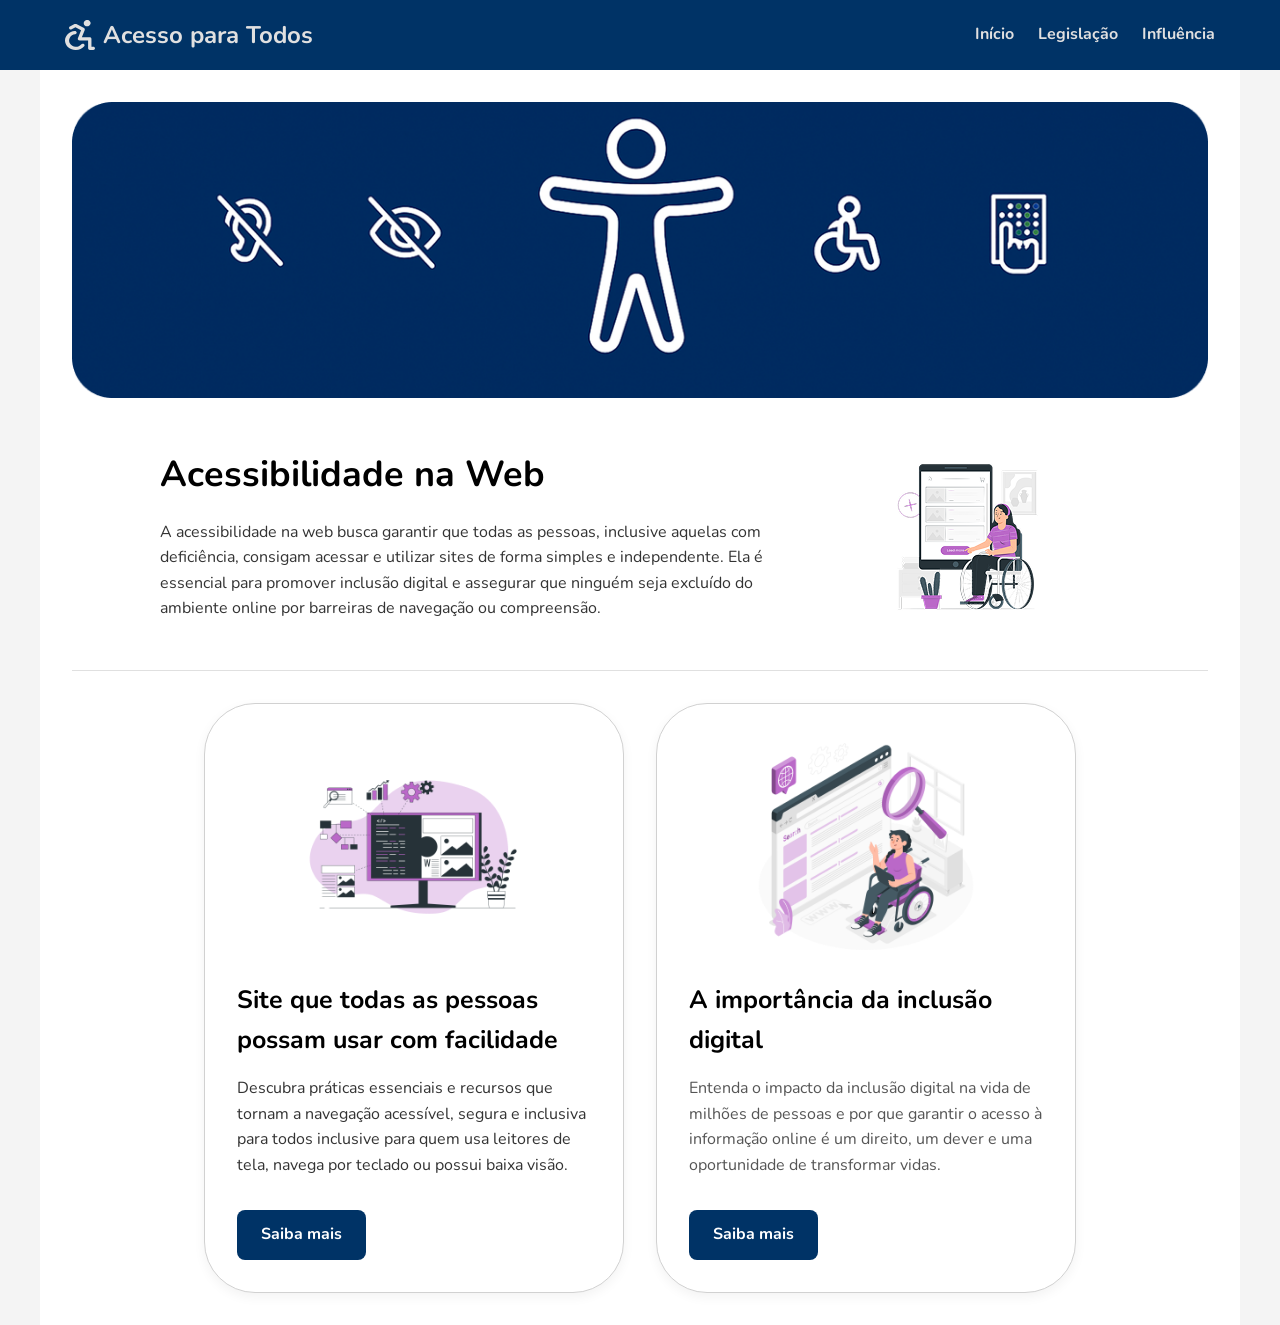
==== index.html @ 2b9c7a3e "atualização" ====
<!DOCTYPE html>
<html lang="pt-br">
<head>
    <meta charset="UTF-8">
    <meta name="viewport" content="width=device-width, initial-scale=1.0">
    <title>Acesso para Todos</title>
    <link rel="shortcut icon" href="image/hosting.ico" type="image/x-icon" />
    <link rel="stylesheet" href="https://fonts.googleapis.com/css2?family=Nunito:wght@400;700&display=swap">
    <link rel="stylesheet" href="index.css">
</head>
<body>

    <header class="header">
        <div class="header-content">
            <div class="logo-container">
                <img src="image/logo.svg" alt="Logo que representa acessibilidade com uma pessoa em cadeira de rodas" class="logo">
                <h1 class="site-title">Acesso para Todos</h1>
            </div>
            <nav class="navbar">
                <ul class="navbar-list">
                    <li class="navbar-item"><a href="#">Início</a></li>
                    <li class="navbar-item"><a href="#">Legislação</a></li>
                    <li class="navbar-item"><a href="#">Influência</a></li>
                </ul>
            </nav>
        </div>
    </header>

    
        <main class="main-container">

            <section class="banner-section">
                <figure class="banner-container">
                    <img src="image/banner.png" alt="Banner">
            </section>

            <section class="content-section">
                <div class="text-content">
                    <h2 class="section-title">Acessibilidade na Web</h2>
                    <p class="section-text">
                        A acessibilidade na web busca garantir que todas as pessoas, inclusive aquelas com deficiência,
                        consigam acessar e utilizar sites de forma simples e independente. Ela é essencial para promover
                        inclusão digital e assegurar que ninguém seja excluído do ambiente online por barreiras de navegação
                        ou compreensão.
                    </p>
                </div>
                <figure class="image-content">
                    <img class="section-image" alt="Ilustração" src="image/Load-more-pana-1.png">
                </figure>
            </section>

            
            <section class="site-tds-pessoas">

                <div class="stp">
                    <img class="stp-image" src="image/3.png" alt="acessibilidade">
                    <h3 class="stp-title">Site que todas as pessoas possam usar com facilidade</h3>
                    <p class="stp-texto">
                        Descubra práticas essenciais e recursos que tornam a navegação acessível, segura e inclusiva para todos inclusive para quem usa leitores de tela, navega por teclado ou possui baixa visão.
                    </p>
                    <a href="saiba-mais-1.html" class="saiba-mais">Saiba mais</a>
                </div>

                <div class="stp">
                    <img class="stp-image" src="image/2.png" alt="tablet">
                    <h3 class="stp-title">A importância da inclusão digital</h3>
                    <p class="stp-text">
                        Entenda o impacto da inclusão digital na vida de milhões de pessoas e por que garantir o acesso à informação online é um direito, um dever e uma oportunidade de transformar vidas.
                    </p>
                    <a href="saiba-mais-2.html" class="saiba-mais">Saiba mais</a>
                </div>

            </section>

        </main>
    

    <div vw class="enabled">
    <div vw-access-button class="active"></div>
    <div vw-plugin-wrapper>
      <div class="vw-plugin-top-wrapper"></div>
    </div>
  </div>
  <script src="https://vlibras.gov.br/app/vlibras-plugin.js"></script>
  <script>
    new window.VLibras.Widget('https://vlibras.gov.br/app');
  </script>


</body>
</html>
---- index.css ----
* {
    box-sizing: border-box;
    margin: 0;
    padding: 0;
}

body {
    font-family: 'Nunito', sans-serif;
    color: #333;
    line-height: 1.6;
    background-color: #f4f4f4;
}

.header {
    background-color: #003366;
    color: #E0E0E0;
    padding: 1rem 2rem;
}

.header-content {
    display: flex;
    justify-content: space-between;
    align-items: center;
    max-width: 1150px;
    margin: 0 auto;
}

.logo-container {
    display: flex;
    align-items: center;
    gap: 0.5rem;
}

.logo {
    height: 30px;
}

.site-title {
    font-size: 1.5rem;
    color: #E0E0E0;
}

.navbar-list {
    list-style: none;
    display: flex;
    gap: 1.5rem;
}

.navbar-item a {
    text-decoration: none;
    color: #E0E0E0;
    font-weight: 700;
    transition: color 0.3s ease;
}

.navbar-item a:hover {
    color: #5da2d3;
}


.main-container {
    max-width: 1200px;
    margin: 0 auto;
    padding: 0 2rem;
    background-color: #ffffff; 
}

.banner-section {
    padding-top: 2rem;
}

.banner-container {
    display: flex;
    justify-content: center;
    align-items: center;
}

.banner-container img {
    max-width: 100%;
    height: auto;
}


.content-section {
    display: flex;
    max-width: 60rem;
    margin: 0 auto;
    gap: 3rem;
    align-items: center;
    padding: 3rem 0;
}

.text-content {
    flex: 2;
}

.image-content {
    flex: 1;
    display: flex;
    justify-content: center;
    align-items: center;
}

.section-title {
    font-size: 2.25rem;
    color: #000;
    margin-bottom: 1rem;
}

.section-text {
    font-size: 1rem;
    text-align: left;
}

.section-image {
    max-width: 100%;
    height: auto;
    border-radius: 8px;
}


.site-tds-pessoas {
    display: flex;
    justify-content: center;
    gap: 2rem;
    padding: 2rem 0;
    flex-wrap: wrap;
    border-top: 1px solid #e0e0e0;
}

.stp {
    background-color: #ffffff;
    border: 1px solid #d1d1d1;
    border-radius: 51px;
    box-shadow: 0 4px 12px rgba(0, 0, 0, 0.05);
    width: 100%;
    max-width: 420px;
    padding: 2rem;
    display: flex;
    flex-direction: column;
    text-align: left;
}

.stp-image {
    max-width: 220px;
    height: auto;
    margin: 0 auto 1.5rem auto;
}

.stp-title {
    font-size: 25px;
    color: #000;
    margin-bottom: 1rem;
    min-height: 80px;
}

.stp-text {
    font-size: 1rem;
    color: #555;
    flex-grow: 1;
    margin-bottom: 2rem;
}

.saiba-mais {
    display: inline-block;
    background-color: #003366;
    color: #ffffff;
    text-align: center;
    text-decoration: none;
    padding: 0.75rem 1.5rem;
    border-radius: 8px;
    font-weight: 700;
    transition: background-color 0.3s ease;
    align-self: flex-start;
    margin-top: auto;
}

.saiba-mais:hover {
    background-color: #0056b3;
}
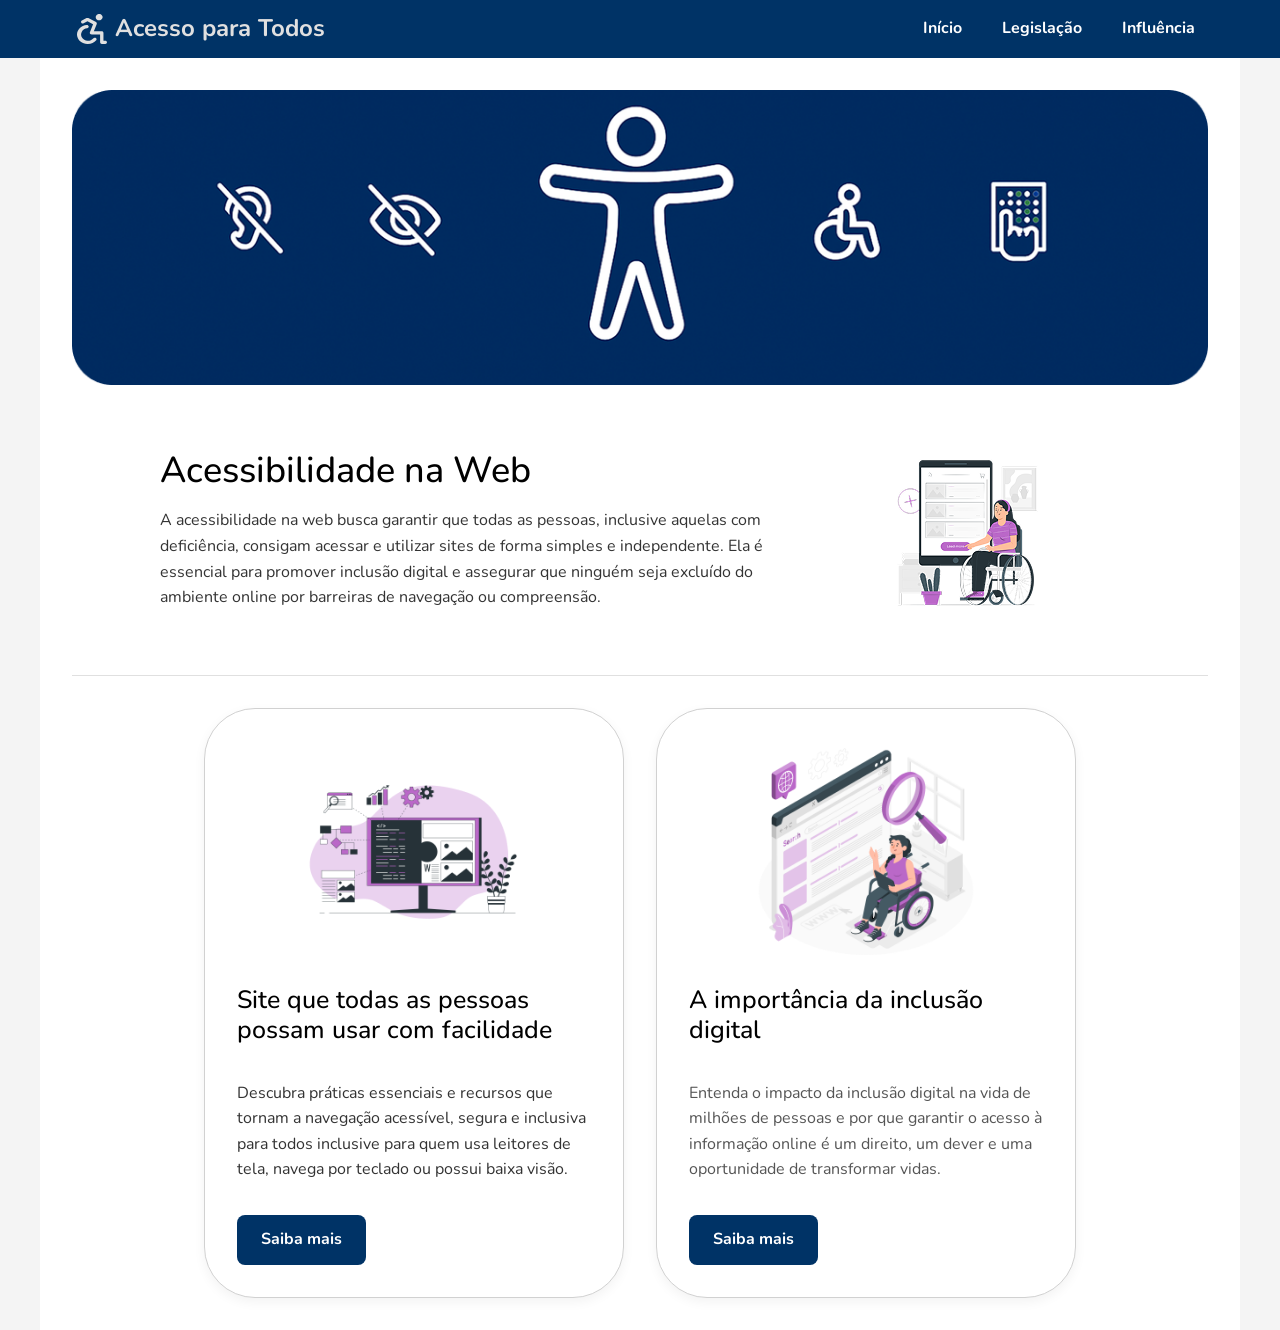
==== commit ad1f23a7: "atualização" ====
--- a/index.html
+++ b/index.html
@@ -5,26 +5,39 @@
     <meta name="viewport" content="width=device-width, initial-scale=1.0">
     <title>Acesso para Todos</title>
     <link rel="shortcut icon" href="image/hosting.ico" type="image/x-icon" />
+    <link href="https://cdn.jsdelivr.net/npm/bootstrap@5.3.7/dist/css/bootstrap.min.css" rel="stylesheet" integrity="sha384-LN+7fdVzj6u52u30Kp6M/trliBMCMKTyK833zpbD+pXdCLuTusPj697FH4R/5mcr" crossorigin="anonymous">
     <link rel="stylesheet" href="https://fonts.googleapis.com/css2?family=Nunito:wght@400;700&display=swap">
     <link rel="stylesheet" href="index.css">
 </head>
 <body>
 
-    <header class="header">
-        <div class="header-content">
-            <div class="logo-container">
+
+<header class="header">
+    <nav class="navbar navbar-expand-lg" data-bs-theme="dark">
+        <div class="container-fluid">
+            <a class="navbar-brand" href="index.html">
                 <img src="image/logo.svg" alt="Logo que representa acessibilidade com uma pessoa em cadeira de rodas" class="logo">
                 <h1 class="site-title">Acesso para Todos</h1>
+            </a>
+            <button class="navbar-toggler" type="button" data-bs-toggle="collapse" data-bs-target="#navbarNav" aria-controls="navbarNav" aria-expanded="false" aria-label="Toggle navigation">
+                <span class="navbar-toggler-icon"></span>
+            </button>
+            <div class="collapse navbar-collapse" id="navbarNav">
+                <ul class="navbar-nav ms-auto">
+                    <li class="nav-item">
+                        <a class="nav-link active" aria-current="page" href="index.html">Início</a>
+                    </li>
+                    <li class="nav-item">
+                        <a class="nav-link active" href="#">Legislação</a>
+                    </li>
+                    <li class="nav-item">
+                        <a class="nav-link active" href="#">Influência</a>
+                    </li>
+                </ul>
             </div>
-            <nav class="navbar">
-                <ul class="navbar-list">
-                    <li class="navbar-item"><a href="#">Início</a></li>
-                    <li class="navbar-item"><a href="#">Legislação</a></li>
-                    <li class="navbar-item"><a href="#">Influência</a></li>
-                </ul>
-            </nav>
         </div>
-    </header>
+    </nav>
+</header>
 
     
         <main class="main-container">
@@ -32,6 +45,7 @@
             <section class="banner-section">
                 <figure class="banner-container">
                     <img src="image/banner.png" alt="Banner">
+                </figure>
             </section>
 
             <section class="content-section">
@@ -81,6 +95,7 @@
       <div class="vw-plugin-top-wrapper"></div>
     </div>
   </div>
+  <script src="https://cdn.jsdelivr.net/npm/bootstrap@5.3.7/dist/js/bootstrap.bundle.min.js" integrity="sha384-ndDqU0Gzau9qJ1lfW4pNLlhNTkCfHzAVBReH9diLvGRem5+R9g2FzA8ZGN954O5Q" crossorigin="anonymous"></script>
   <script src="https://vlibras.gov.br/app/vlibras-plugin.js"></script>
   <script>
     new window.VLibras.Widget('https://vlibras.gov.br/app');
--- a/index.css
+++ b/index.css
@@ -13,11 +13,9 @@
 
 .header {
     background-color: #003366;
-    color: #E0E0E0;
-    padding: 1rem 2rem;
 }
 
-.header-content {
+.container-fluid {
     display: flex;
     justify-content: space-between;
     align-items: center;
@@ -25,7 +23,7 @@
     margin: 0 auto;
 }
 
-.logo-container {
+.navbar-brand {
     display: flex;
     align-items: center;
     gap: 0.5rem;
@@ -38,22 +36,17 @@
 .site-title {
     font-size: 1.5rem;
     color: #E0E0E0;
+    margin-bottom: 0;
+    font-weight: 700;
 }
 
-.navbar-list {
-    list-style: none;
-    display: flex;
+/* A propriedade text-align: right; foi removida daqui */
+.navbar-nav {
     gap: 1.5rem;
+    font-weight: 700;
 }
 
-.navbar-item a {
-    text-decoration: none;
-    color: #E0E0E0;
-    font-weight: 700;
-    transition: color 0.3s ease;
-}
-
-.navbar-item a:hover {
+.navbar-nav .nav-link:hover {
     color: #5da2d3;
 }
 
